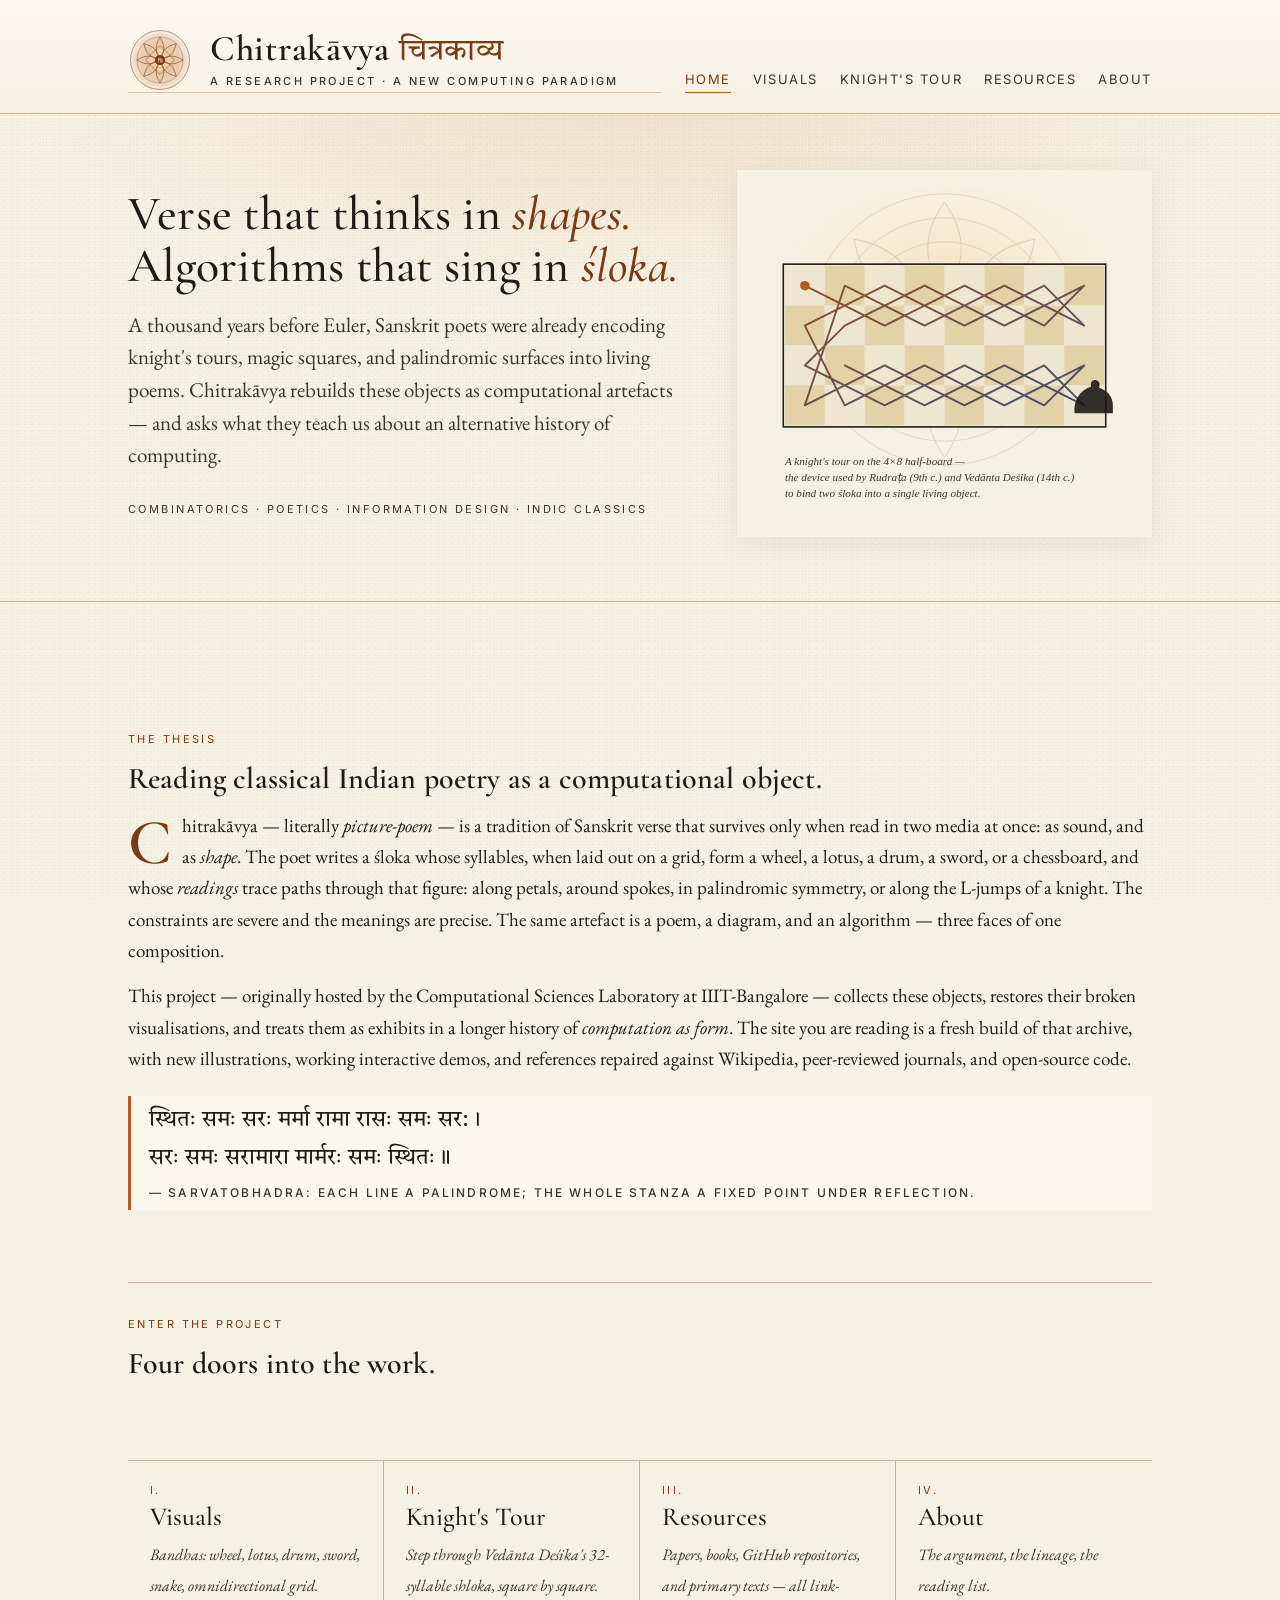
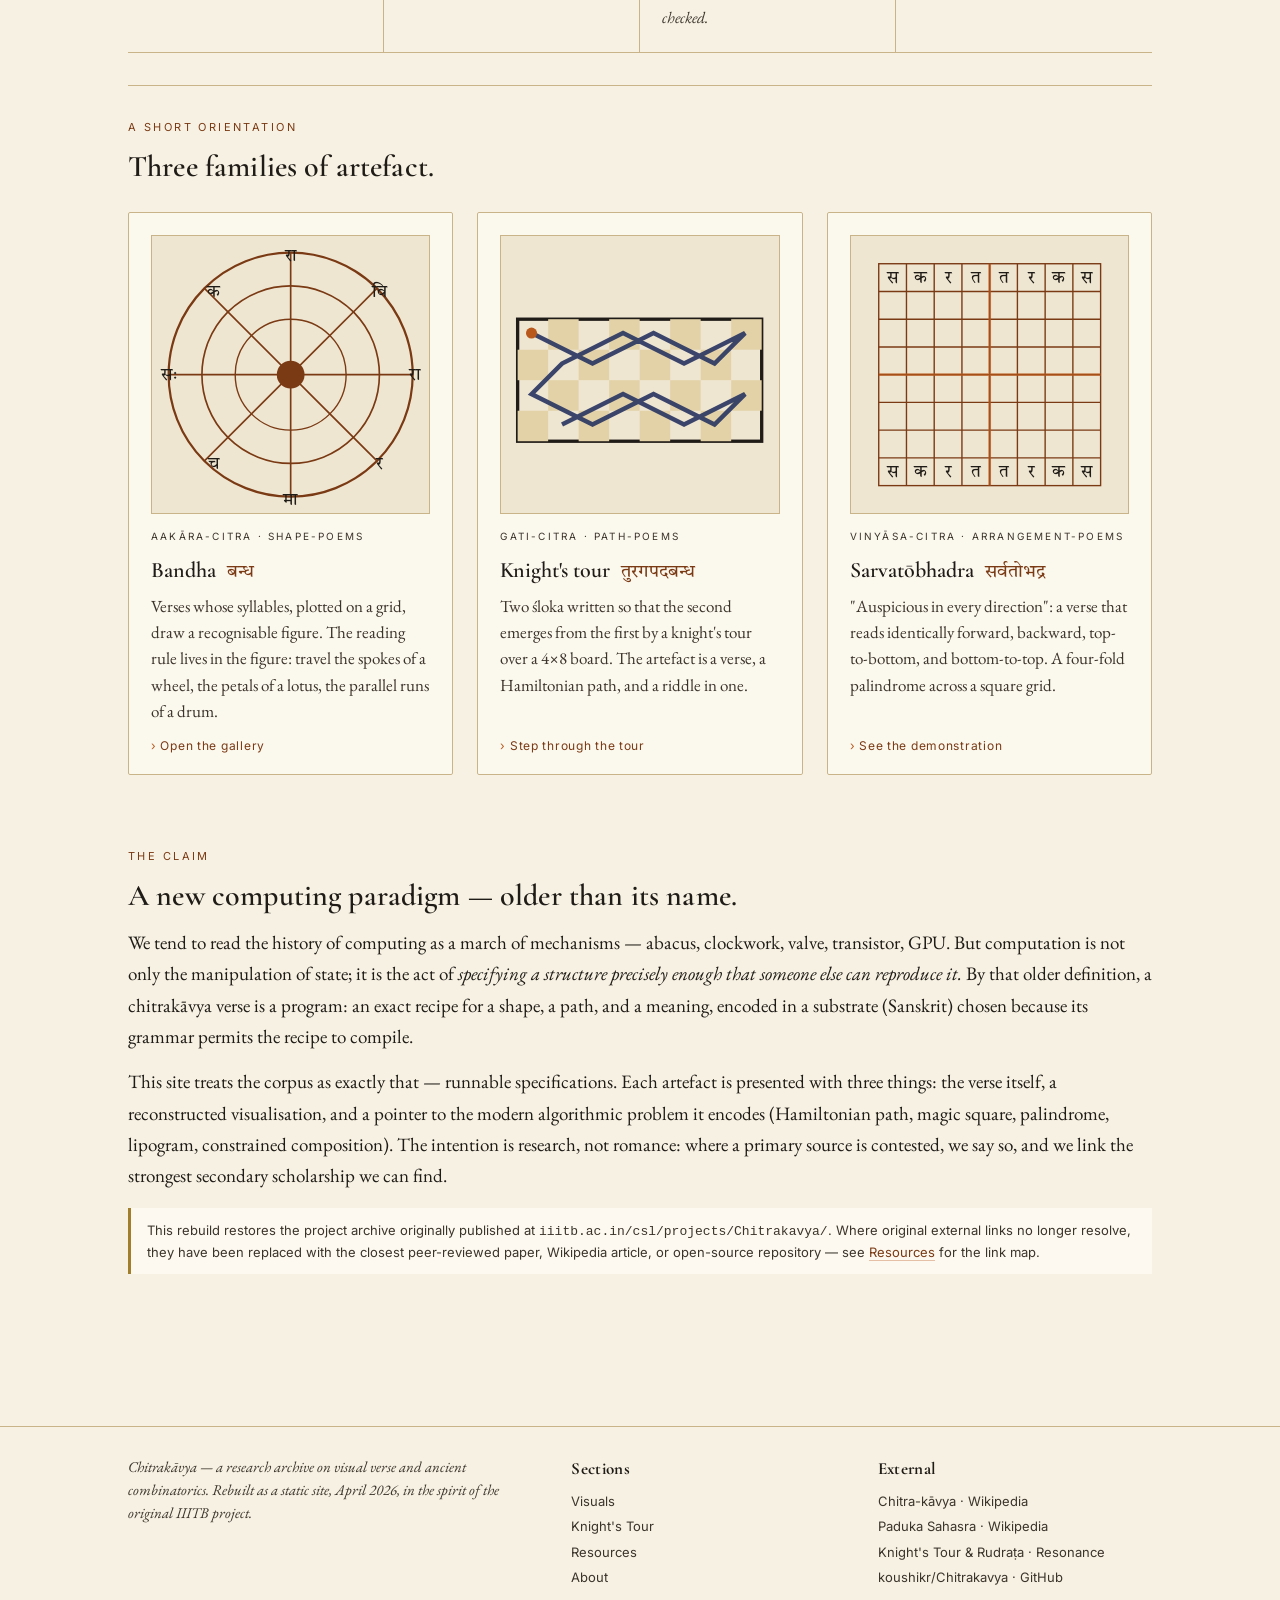
==== index.html @ 6f0e459f "Initial commit: Chitrakavya research archive Static HTML/CSS site exploring Sanskrit visual poetry (" ====
<!DOCTYPE html>
<html lang="en">
<head>
  <meta charset="utf-8" />
  <meta name="viewport" content="width=device-width, initial-scale=1" />
  <title>Chitrakāvya — A New Computing Paradigm</title>
  <meta name="description" content="Chitrakāvya: a research project at the seam of Sanskrit poetics and combinatorial mathematics — visual verse, knight's tours, palindromic shlokas, and a new way of reading computation in Indian classics." />
  <link rel="stylesheet" href="assets/styles.css" />
  <link rel="icon" href="assets/seal.svg" type="image/svg+xml" />
</head>
<body>
  <header class="site-head">
    <div class="wrap">
      <a class="brand" href="index.html">
        <img class="seal" src="assets/seal.svg" alt="Chitrakāvya seal" />
        <div>
          <h1>Chitrakāvya <span class="skt">चित्रकाव्य</span></h1>
          <small>A research project · A new computing paradigm</small>
        </div>
      </a>
      <nav class="site-nav" aria-label="Primary">
        <a href="index.html" class="active">Home</a>
        <a href="visuals.html">Visuals</a>
        <a href="knights-tour.html">Knight's Tour</a>
        <a href="resources.html">Resources</a>
        <a href="about.html">About</a>
      </nav>
    </div>
  </header>

  <section class="hero">
    <div class="wrap">
      <div>
        <h2>Verse that thinks in <em>shapes.</em><br/>Algorithms that sing in <em>śloka.</em></h2>
        <p class="lede">
          A thousand years before Euler, Sanskrit poets were already encoding
          knight's tours, magic squares, and palindromic surfaces into living poems.
          Chitrakāvya rebuilds these objects as computational artefacts —
          and asks what they teach us about an alternative history of computing.
        </p>
        <p class="meta">Combinatorics · Poetics · Information design · Indic classics</p>
      </div>
      <img class="hero-art" src="assets/hero.svg" alt="A knight's tour over a 4×8 board, the form Vedānta Deśika and Rudraṭa used to bind two verses." />
    </div>
  </section>

  <main class="wrap">

    <section>
      <p class="kicker">The thesis</p>
      <h3>Reading classical Indian poetry as a computational object.</h3>
      <p class="dropcap">
        Chitrakāvya — literally <em>picture-poem</em> — is a tradition of Sanskrit verse
        that survives only when read in two media at once: as sound, and as <em>shape</em>.
        The poet writes a śloka whose syllables, when laid out on a grid, form a wheel,
        a lotus, a drum, a sword, or a chessboard, and whose <em>readings</em> trace
        paths through that figure: along petals, around spokes, in palindromic
        symmetry, or along the L-jumps of a knight. The constraints are severe and
        the meanings are precise. The same artefact is a poem, a diagram, and an
        algorithm — three faces of one composition.
      </p>
      <p>
        This project — originally hosted by the Computational Sciences Laboratory at
        IIIT-Bangalore — collects these objects, restores their broken visualisations,
        and treats them as exhibits in a longer history of <em>computation as form</em>.
        The site you are reading is a fresh build of that archive, with new
        illustrations, working interactive demos, and references repaired against
        Wikipedia, peer-reviewed journals, and open-source code.
      </p>

      <blockquote class="skt">
        स्थितः समः सरः मर्मा रामा रासः समः सर: ।<br/>
        सरः समः सरामारा मार्मरः समः स्थितः ॥
        <small>— Sarvatobhadra: each line a palindrome; the whole stanza a fixed point under reflection.</small>
      </blockquote>
    </section>

    <hr class="rule"/>

    <section>
      <p class="kicker">Enter the project</p>
      <h3>Four doors into the work.</h3>
    </section>

    <div class="entry-grid" role="navigation" aria-label="Project entries">
      <a href="visuals.html">
        <div class="num">I.</div>
        <span class="ttl">Visuals</span>
        <span class="sub">Bandhas: wheel, lotus, drum, sword, snake, omnidirectional grid.</span>
      </a>
      <a href="knights-tour.html">
        <div class="num">II.</div>
        <span class="ttl">Knight's Tour</span>
        <span class="sub">Step through Vedānta Deśika's 32-syllable shloka, square by square.</span>
      </a>
      <a href="resources.html">
        <div class="num">III.</div>
        <span class="ttl">Resources</span>
        <span class="sub">Papers, books, GitHub repositories, and primary texts — all link-checked.</span>
      </a>
      <a href="about.html">
        <div class="num">IV.</div>
        <span class="ttl">About</span>
        <span class="sub">The argument, the lineage, the reading list.</span>
      </a>
    </div>

    <hr class="rule"/>

    <section>
      <p class="kicker">A short orientation</p>
      <h3>Three families of artefact.</h3>

      <div class="grid three" style="margin-top:20px">

        <article class="card">
          <div class="art">
            <!-- chakra bandha -->
            <svg viewBox="0 0 100 100">
              <circle cx="50" cy="50" r="44" fill="none" stroke="#7a3a14" stroke-width="0.8"/>
              <circle cx="50" cy="50" r="32" fill="none" stroke="#7a3a14" stroke-width="0.6"/>
              <circle cx="50" cy="50" r="20" fill="none" stroke="#7a3a14" stroke-width="0.5"/>
              <g stroke="#7a3a14" stroke-width="0.6">
                <line x1="50" y1="6" x2="50" y2="94"/>
                <line x1="6" y1="50" x2="94" y2="50"/>
                <line x1="19" y1="19" x2="81" y2="81"/>
                <line x1="81" y1="19" x2="19" y2="81"/>
              </g>
              <g font-family="Tiro Devanagari Sanskrit, serif" font-size="6" fill="#1f1b16" text-anchor="middle">
                <text x="50" y="9">रा</text><text x="50" y="97">मा</text>
                <text x="6" y="52">सः</text><text x="95" y="52">रा</text>
                <text x="22" y="22">क</text><text x="82" y="22">वि</text>
                <text x="22" y="84">च</text><text x="82" y="84">र</text>
              </g>
              <circle cx="50" cy="50" r="5" fill="#7a3a14"/>
            </svg>
          </div>
          <span class="tag">Aakāra-citra · shape-poems</span>
          <h4>Bandha <span class="skt">बन्ध</span></h4>
          <p>Verses whose syllables, plotted on a grid, draw a recognisable figure. The reading rule lives in the figure: travel the spokes of a wheel, the petals of a lotus, the parallel runs of a drum.</p>
          <div class="links"><a href="visuals.html">Open the gallery</a></div>
        </article>

        <article class="card">
          <div class="art">
            <!-- knight on half board -->
            <svg viewBox="0 0 100 100">
              <g>
                <rect x="6" y="30" width="88" height="44" fill="#efe6d2" stroke="#1f1b16" stroke-width="1.2"/>
                <g fill="#e3d2a8">
                  <rect x="17" y="30" width="11" height="11"/><rect x="39" y="30" width="11" height="11"/><rect x="61" y="30" width="11" height="11"/><rect x="83" y="30" width="11" height="11"/>
                  <rect x="6" y="41" width="11" height="11"/><rect x="28" y="41" width="11" height="11"/><rect x="50" y="41" width="11" height="11"/><rect x="72" y="41" width="11" height="11"/>
                  <rect x="17" y="52" width="11" height="11"/><rect x="39" y="52" width="11" height="11"/><rect x="61" y="52" width="11" height="11"/><rect x="83" y="52" width="11" height="11"/>
                  <rect x="6" y="63" width="11" height="11"/><rect x="28" y="63" width="11" height="11"/><rect x="50" y="63" width="11" height="11"/><rect x="72" y="63" width="11" height="11"/>
                </g>
                <polyline points="11,35 33,46 55,35 77,46 88,35 66,46 44,35 22,46 11,57 33,68 55,57 77,68 88,57 66,68 44,57 22,68"
                  fill="none" stroke="#283561" stroke-width="1.6" opacity="0.9"/>
                <circle cx="11" cy="35" r="2" fill="#b8581c"/>
              </g>
            </svg>
          </div>
          <span class="tag">Gati-citra · path-poems</span>
          <h4>Knight's tour <span class="skt">तुरगपदबन्ध</span></h4>
          <p>Two śloka written so that the second emerges from the first by a knight's tour over a 4×8 board. The artefact is a verse, a Hamiltonian path, and a riddle in one.</p>
          <div class="links"><a href="knights-tour.html">Step through the tour</a></div>
        </article>

        <article class="card">
          <div class="art">
            <!-- sarvatobhadra grid -->
            <svg viewBox="0 0 100 100">
              <g stroke="#7a3a14" stroke-width="0.5" fill="none">
                <rect x="10" y="10" width="80" height="80"/>
                <line x1="20" y1="10" x2="20" y2="90"/><line x1="30" y1="10" x2="30" y2="90"/>
                <line x1="40" y1="10" x2="40" y2="90"/><line x1="50" y1="10" x2="50" y2="90"/>
                <line x1="60" y1="10" x2="60" y2="90"/><line x1="70" y1="10" x2="70" y2="90"/>
                <line x1="80" y1="10" x2="80" y2="90"/>
                <line x1="10" y1="20" x2="90" y2="20"/><line x1="10" y1="30" x2="90" y2="30"/>
                <line x1="10" y1="40" x2="90" y2="40"/><line x1="10" y1="50" x2="90" y2="50"/>
                <line x1="10" y1="60" x2="90" y2="60"/><line x1="10" y1="70" x2="90" y2="70"/>
                <line x1="10" y1="80" x2="90" y2="80"/>
              </g>
              <g font-family="Tiro Devanagari Sanskrit, serif" font-size="6" fill="#1f1b16" text-anchor="middle">
                <text x="15" y="17">स</text><text x="25" y="17">क</text><text x="35" y="17">र</text><text x="45" y="17">त</text>
                <text x="55" y="17">त</text><text x="65" y="17">र</text><text x="75" y="17">क</text><text x="85" y="17">स</text>
                <text x="15" y="87">स</text><text x="25" y="87">क</text><text x="35" y="87">र</text><text x="45" y="87">त</text>
                <text x="55" y="87">त</text><text x="65" y="87">र</text><text x="75" y="87">क</text><text x="85" y="87">स</text>
              </g>
              <g stroke="#b8581c" stroke-width="1" fill="none" opacity="0.7">
                <path d="M10,50 L 90,50"/><path d="M50,10 L 50,90"/>
              </g>
            </svg>
          </div>
          <span class="tag">Vinyāsa-citra · arrangement-poems</span>
          <h4>Sarvatōbhadra <span class="skt">सर्वतोभद्र</span></h4>
          <p>"Auspicious in every direction": a verse that reads identically forward, backward, top-to-bottom, and bottom-to-top. A four-fold palindrome across a square grid.</p>
          <div class="links"><a href="visuals.html#sarvatobhadra">See the demonstration</a></div>
        </article>

      </div>
    </section>

    <section>
      <p class="kicker">The claim</p>
      <h3>A new computing paradigm — older than its name.</h3>
      <p>
        We tend to read the history of computing as a march of mechanisms — abacus,
        clockwork, valve, transistor, GPU. But computation is not only the manipulation
        of state; it is the act of <em>specifying a structure precisely enough that
        someone else can reproduce it.</em> By that older definition, a chitrakāvya
        verse is a program: an exact recipe for a shape, a path, and a meaning,
        encoded in a substrate (Sanskrit) chosen because its grammar permits the
        recipe to compile.
      </p>
      <p>
        This site treats the corpus as exactly that — runnable specifications.
        Each artefact is presented with three things: the verse itself, a
        reconstructed visualisation, and a pointer to the modern algorithmic problem
        it encodes (Hamiltonian path, magic square, palindrome, lipogram, constrained
        composition). The intention is research, not romance: where a primary
        source is contested, we say so, and we link the strongest secondary
        scholarship we can find.
      </p>
      <div class="note">
        This rebuild restores the project archive originally published at
        <code>iiitb.ac.in/csl/projects/Chitrakavya/</code>. Where original
        external links no longer resolve, they have been replaced with the closest
        peer-reviewed paper, Wikipedia article, or open-source repository — see
        <a href="resources.html">Resources</a> for the link map.
      </div>
    </section>

  </main>

  <footer class="site-foot">
    <div class="wrap">
      <div class="colophon">
        Chitrakāvya — a research archive on visual verse and ancient
        combinatorics. Rebuilt as a static site, April 2026, in the spirit of the
        original IIITB project.
      </div>
      <div>
        <h5>Sections</h5>
        <ul>
          <li><a href="visuals.html">Visuals</a></li>
          <li><a href="knights-tour.html">Knight's Tour</a></li>
          <li><a href="resources.html">Resources</a></li>
          <li><a href="about.html">About</a></li>
        </ul>
      </div>
      <div>
        <h5>External</h5>
        <ul>
          <li><a href="https://en.wikipedia.org/wiki/Chitra-kavya">Chitra-kāvya · Wikipedia</a></li>
          <li><a href="https://en.wikipedia.org/wiki/Paduka_Sahasra">Paduka Sahasra · Wikipedia</a></li>
          <li><a href="https://link.springer.com/article/10.1007/s12045-020-1026-7">Knight's Tour &amp; Rudraṭa · Resonance</a></li>
          <li><a href="https://github.com/koushikr/Chitrakavya">koushikr/Chitrakavya · GitHub</a></li>
        </ul>
      </div>
    </div>
  </footer>
</body>
</html>
---- assets/styles.css ----
/* =========================================================
   Chitrakāvya — Research Project (rebuilt landing site)
   A new computing paradigm at the seam of Sanskrit poetics
   and combinatorial mathematics.
   Research-paper aesthetic, single shared stylesheet.
   ========================================================= */

@import url('https://fonts.googleapis.com/css2?family=Cormorant+Garamond:ital,wght@0,400;0,500;0,600;0,700;1,400&family=EB+Garamond:ital,wght@0,400;0,500;0,600;1,400&family=Inter:wght@400;500;600&family=Tiro+Devanagari+Sanskrit:ital@0;1&display=swap');

:root {
  --paper:        #f7f1e3;
  --paper-2:      #efe6d2;
  --ink:          #1f1b16;
  --ink-soft:     #3b342b;
  --rule:         #c9b48a;
  --saffron:      #b8581c;
  --saffron-dk:   #7a3a14;
  --indigo:       #283561;
  --moss:         #4f6b3a;
  --gold:         #a07e2a;
  --max:          1080px;
}

* { box-sizing: border-box; }

html, body {
  margin: 0;
  padding: 0;
  background: var(--paper);
  color: var(--ink);
  font-family: 'EB Garamond', 'Cormorant Garamond', Georgia, serif;
  font-size: 19px;
  line-height: 1.65;
  -webkit-font-smoothing: antialiased;
  text-rendering: optimizeLegibility;
}

/* subtle paper texture */
body::before {
  content: "";
  position: fixed;
  inset: 0;
  pointer-events: none;
  background-image:
    radial-gradient(rgba(40,30,15,0.04) 1px, transparent 1px),
    radial-gradient(rgba(40,30,15,0.03) 1px, transparent 1px);
  background-size: 3px 3px, 7px 7px;
  background-position: 0 0, 1px 1px;
  z-index: 0;
}

main, header, footer, nav { position: relative; z-index: 1; }

/* ---------------- header ---------------- */
.site-head {
  border-bottom: 1px solid var(--rule);
  background:
    linear-gradient(180deg, rgba(255,253,247,0.6), rgba(247,241,227,0.0)),
    var(--paper);
}
.site-head .wrap {
  max-width: var(--max);
  margin: 0 auto;
  padding: 28px 28px 20px;
  display: grid;
  grid-template-columns: 1fr auto;
  align-items: end;
  gap: 24px;
}
.brand {
  display: flex;
  align-items: center;
  gap: 18px;
  text-decoration: none;
  color: var(--ink);
}
.brand .seal { width: 64px; height: 64px; flex: none; }
.brand h1 {
  font-family: 'Cormorant Garamond', serif;
  font-weight: 600;
  font-size: 36px;
  line-height: 1.05;
  letter-spacing: 0.02em;
  margin: 0;
}
.brand .skt {
  font-family: 'Tiro Devanagari Sanskrit', serif;
  font-weight: 400;
  font-size: 30px;
  color: var(--saffron-dk);
  letter-spacing: 0.01em;
}
.brand small {
  display: block;
  font-family: 'Inter', sans-serif;
  font-weight: 500;
  font-size: 11px;
  letter-spacing: 0.22em;
  text-transform: uppercase;
  color: var(--ink-soft);
  margin-top: 4px;
}

.site-nav {
  display: flex;
  gap: 22px;
  align-items: center;
  font-family: 'Inter', sans-serif;
  font-size: 13px;
  letter-spacing: 0.12em;
  text-transform: uppercase;
}
.site-nav a {
  color: var(--ink-soft);
  text-decoration: none;
  border-bottom: 1px solid transparent;
  padding-bottom: 2px;
  transition: color .15s, border-color .15s;
}
.site-nav a:hover, .site-nav a.active {
  color: var(--saffron-dk);
  border-bottom-color: var(--saffron);
}

/* ---------------- hero band ---------------- */
.hero {
  border-bottom: 1px solid var(--rule);
  background:
    radial-gradient(ellipse 80% 60% at 50% 0%, rgba(184,88,28,0.10), transparent 60%),
    var(--paper);
  padding: 56px 0 64px;
}
.hero .wrap {
  max-width: var(--max);
  margin: 0 auto;
  padding: 0 28px;
  display: grid;
  grid-template-columns: 1.15fr 0.85fr;
  gap: 48px;
  align-items: center;
}
.hero h2 {
  font-family: 'Cormorant Garamond', serif;
  font-weight: 500;
  font-size: 48px;
  line-height: 1.08;
  letter-spacing: 0.005em;
  margin: 0 0 16px;
}
.hero h2 em {
  font-style: italic;
  color: var(--saffron-dk);
}
.hero p.lede {
  font-size: 21px;
  line-height: 1.55;
  color: var(--ink-soft);
  margin: 0 0 24px;
  max-width: 56ch;
}
.hero .meta {
  font-family: 'Inter', sans-serif;
  font-size: 11px;
  letter-spacing: 0.22em;
  text-transform: uppercase;
  color: var(--ink-soft);
  margin: 28px 0 0;
}
.hero-art {
  width: 100%;
  height: auto;
  filter: drop-shadow(0 6px 14px rgba(40,30,15,0.08));
}

/* ---------------- general layout ---------------- */
main.wrap {
  max-width: var(--max);
  margin: 0 auto;
  padding: 56px 28px 80px;
}
section { margin-bottom: 72px; }
section h3 {
  font-family: 'Cormorant Garamond', serif;
  font-weight: 600;
  font-size: 30px;
  letter-spacing: 0.005em;
  margin: 0 0 6px;
}
section h3 .skt {
  font-family: 'Tiro Devanagari Sanskrit', serif;
  font-weight: 400;
  font-size: 24px;
  color: var(--saffron-dk);
  margin-left: 10px;
}
section .kicker {
  font-family: 'Inter', sans-serif;
  font-size: 11px;
  letter-spacing: 0.22em;
  text-transform: uppercase;
  color: var(--saffron-dk);
  margin: 0 0 6px;
}
section p { margin: 0 0 14px; }

a {
  color: var(--saffron-dk);
  text-decoration: none;
  border-bottom: 1px solid rgba(184,88,28,0.35);
  transition: border-color .15s;
}
a:hover { border-bottom-color: var(--saffron); }

/* dropcap for first paragraph of an article */
.dropcap::first-letter {
  font-family: 'Cormorant Garamond', serif;
  font-weight: 600;
  font-size: 64px;
  line-height: 0.85;
  float: left;
  padding: 6px 10px 0 0;
  color: var(--saffron-dk);
}

blockquote.skt {
  font-family: 'Tiro Devanagari Sanskrit', serif;
  font-size: 22px;
  line-height: 1.7;
  color: var(--ink);
  border-left: 3px solid var(--saffron);
  margin: 22px 0;
  padding: 6px 18px;
  background: rgba(255,253,247,0.5);
}
blockquote.skt small {
  display: block;
  font-family: 'Inter', sans-serif;
  font-size: 12px;
  font-weight: 500;
  letter-spacing: 0.18em;
  text-transform: uppercase;
  color: var(--ink-soft);
  margin-top: 6px;
}

/* ---------------- card grids ---------------- */
.grid {
  display: grid;
  gap: 24px;
}
.grid.three { grid-template-columns: repeat(3, 1fr); }
.grid.two   { grid-template-columns: repeat(2, 1fr); }
@media (max-width: 820px) {
  .grid.three, .grid.two { grid-template-columns: 1fr; }
  .hero .wrap { grid-template-columns: 1fr; }
  .site-head .wrap { grid-template-columns: 1fr; }
  .site-nav { flex-wrap: wrap; gap: 14px 18px; }
}

.card {
  background: rgba(255,253,247,0.55);
  border: 1px solid var(--rule);
  border-radius: 2px;
  padding: 22px 22px 18px;
  display: flex;
  flex-direction: column;
}
.card .art {
  width: 100%;
  aspect-ratio: 1 / 1;
  margin-bottom: 14px;
  background: var(--paper-2);
  border: 1px solid var(--rule);
  display: grid;
  place-items: center;
  overflow: hidden;
}
.card .art svg { width: 100%; height: 100%; display: block; }
.card h4 {
  font-family: 'Cormorant Garamond', serif;
  font-weight: 600;
  font-size: 22px;
  margin: 0 0 4px;
}
.card h4 .skt {
  font-family: 'Tiro Devanagari Sanskrit', serif;
  font-weight: 400;
  font-size: 18px;
  color: var(--saffron-dk);
  margin-left: 6px;
}
.card .tag {
  font-family: 'Inter', sans-serif;
  font-size: 10px;
  letter-spacing: 0.22em;
  text-transform: uppercase;
  color: var(--ink-soft);
  margin-bottom: 8px;
}
.card p { font-size: 17px; line-height: 1.55; margin: 0 0 12px; color: var(--ink-soft); }
.card .links {
  margin-top: auto;
  font-family: 'Inter', sans-serif;
  font-size: 12px;
  letter-spacing: 0.06em;
  display: flex;
  flex-wrap: wrap;
  gap: 12px;
}
.card .links a { border: none; }
.card .links a::before { content: "› "; color: var(--saffron); }

/* ---------------- index hero links ---------------- */
.entry-grid {
  display: grid;
  grid-template-columns: repeat(4, 1fr);
  gap: 0;
  border-top: 1px solid var(--rule);
  border-bottom: 1px solid var(--rule);
}
@media (max-width: 820px) { .entry-grid { grid-template-columns: 1fr 1fr; } }
@media (max-width: 480px) { .entry-grid { grid-template-columns: 1fr; } }
.entry-grid a {
  display: block;
  padding: 20px 22px;
  border-right: 1px solid var(--rule);
  color: var(--ink);
  text-decoration: none;
  border-bottom: none;
  transition: background .15s;
}
.entry-grid a:last-child { border-right: none; }
.entry-grid a:hover { background: rgba(184,88,28,0.06); }
.entry-grid .num {
  font-family: 'Inter', sans-serif;
  font-size: 11px;
  letter-spacing: 0.22em;
  color: var(--saffron-dk);
}
.entry-grid .ttl {
  display: block;
  font-family: 'Cormorant Garamond', serif;
  font-size: 26px;
  font-weight: 500;
  line-height: 1.1;
  margin: 4px 0 6px;
}
.entry-grid .sub {
  font-family: 'EB Garamond', serif;
  font-style: italic;
  color: var(--ink-soft);
  font-size: 16px;
}

/* ---------------- small utilities ---------------- */
hr.rule {
  border: 0;
  border-top: 1px solid var(--rule);
  margin: 32px 0;
}
.note {
  font-family: 'Inter', sans-serif;
  font-size: 13px;
  color: var(--ink-soft);
  background: rgba(255,253,247,0.7);
  border-left: 3px solid var(--gold);
  padding: 12px 16px;
  margin: 16px 0;
  line-height: 1.55;
}

/* ---------------- footer ---------------- */
footer.site-foot {
  border-top: 1px solid var(--rule);
  background: var(--paper);
}
footer.site-foot .wrap {
  max-width: var(--max);
  margin: 0 auto;
  padding: 28px;
  display: grid;
  grid-template-columns: 1.5fr 1fr 1fr;
  gap: 32px;
  font-family: 'Inter', sans-serif;
  font-size: 13px;
  color: var(--ink-soft);
}
@media (max-width: 820px) { footer.site-foot .wrap { grid-template-columns: 1fr; } }
footer.site-foot h5 {
  font-family: 'Cormorant Garamond', serif;
  font-size: 17px;
  letter-spacing: 0.02em;
  margin: 0 0 8px;
  color: var(--ink);
}
footer.site-foot ul { margin: 0; padding: 0; list-style: none; }
footer.site-foot li { margin-bottom: 4px; }
footer.site-foot a { color: var(--ink-soft); border: none; }
footer.site-foot a:hover { color: var(--saffron-dk); }
footer.site-foot .colophon {
  font-style: italic;
  font-family: 'EB Garamond', serif;
  font-size: 15px;
  line-height: 1.55;
}

/* ---------------- knight-tour interactive ---------------- */
.kt-wrap {
  display: grid;
  grid-template-columns: minmax(0,1fr) 320px;
  gap: 28px;
  align-items: start;
  margin-top: 16px;
}
@media (max-width: 820px) { .kt-wrap { grid-template-columns: 1fr; } }

.kt-board {
  display: grid;
  grid-template-columns: repeat(8, 1fr);
  aspect-ratio: 8 / 4;
  border: 2px solid var(--ink);
  background: var(--paper-2);
  user-select: none;
  font-family: 'Tiro Devanagari Sanskrit', serif;
}
.kt-cell {
  position: relative;
  display: grid;
  place-items: center;
  font-size: 22px;
  border-right: 1px solid var(--rule);
  border-bottom: 1px solid var(--rule);
  background: transparent;
  transition: background .25s;
}
.kt-cell.dark { background: rgba(184,88,28,0.10); }
.kt-cell.visited { background: rgba(40,53,97,0.18); color: var(--indigo); }
.kt-cell.current { background: var(--saffron); color: #fff8ec; }
.kt-cell .num {
  position: absolute;
  top: 3px; left: 5px;
  font-family: 'Inter', sans-serif;
  font-size: 10px;
  color: var(--ink-soft);
  opacity: 0.75;
}

.kt-controls {
  display: flex; flex-direction: column; gap: 14px;
  font-family: 'Inter', sans-serif;
}
.kt-controls h4 {
  font-family: 'Cormorant Garamond', serif;
  font-weight: 600;
  font-size: 22px;
  margin: 0;
}
.kt-controls .btn-row { display: flex; flex-wrap: wrap; gap: 8px; }
.kt-controls button {
  font-family: 'Inter', sans-serif;
  font-size: 12px;
  letter-spacing: 0.12em;
  text-transform: uppercase;
  background: var(--ink);
  color: var(--paper);
  border: 1px solid var(--ink);
  padding: 8px 14px;
  cursor: pointer;
  border-radius: 2px;
  transition: background .12s;
}
.kt-controls button.alt {
  background: transparent;
  color: var(--ink);
}
.kt-controls button:hover { background: var(--saffron-dk); border-color: var(--saffron-dk); color: var(--paper); }
.kt-controls .verses {
  border: 1px solid var(--rule);
  padding: 14px;
  background: rgba(255,253,247,0.7);
  font-family: 'Tiro Devanagari Sanskrit', serif;
  font-size: 17px;
  line-height: 1.7;
  color: var(--ink);
}
.kt-controls .verses small {
  display: block;
  font-family: 'Inter', sans-serif;
  font-size: 11px;
  letter-spacing: 0.18em;
  text-transform: uppercase;
  color: var(--ink-soft);
  margin: 0 0 6px;
}

/* ---------------- sarvatobhadra grid ---------------- */
.stb-grid {
  display: grid;
  grid-template-columns: repeat(8, 1fr);
  max-width: 480px;
  margin: 14px 0;
  border: 2px solid var(--ink);
  font-family: 'Tiro Devanagari Sanskrit', serif;
}
.stb-grid div {
  aspect-ratio: 1;
  display: grid; place-items: center;
  border-right: 1px solid var(--rule);
  border-bottom: 1px solid var(--rule);
  font-size: 18px;
  background: var(--paper-2);
}
.stb-grid div.hot { background: rgba(184,88,28,0.20); color: var(--saffron-dk); }

/* ---------------- references / resources ---------------- */
ol.refs, ul.refs {
  padding-left: 22px;
  margin: 8px 0 0;
}
ol.refs li, ul.refs li {
  margin-bottom: 10px;
  line-height: 1.55;
}

/* ---------------- knuth pair (English chitrakavya) ---------------- */
.knuth-pair {
  display: grid;
  grid-template-columns: 1fr 1fr;
  gap: 22px;
  margin: 18px 0;
}
@media (max-width: 820px) { .knuth-pair { grid-template-columns: 1fr; } }
.knuth-pair > div { min-width: 0; }
.knuth-label {
  font-family: 'Inter', sans-serif;
  font-size: 11px;
  letter-spacing: 0.18em;
  text-transform: uppercase;
  color: var(--saffron-dk);
  margin-bottom: 6px;
}
.knuth-grid {
  display: grid;
  grid-template-columns: repeat(8, 1fr);
  border: 2px solid var(--ink);
  background: var(--paper-2);
  font-family: 'EB Garamond', serif;
}
.knuth-grid > div {
  position: relative;
  aspect-ratio: 1.6 / 1;
  padding: 4px 2px;
  display: grid; place-items: center;
  font-size: 13px;
  border-right: 1px solid var(--rule);
  border-bottom: 1px solid var(--rule);
  text-align: center;
  line-height: 1.05;
  word-break: break-word;
  background: transparent;
  transition: background .25s;
}
.knuth-grid > div .num {
  position: absolute; top: 1px; left: 3px;
  font-family: 'Inter', sans-serif;
  font-size: 8px;
  color: var(--ink-soft);
  opacity: 0.55;
}
.knuth-grid > div.dark { background: rgba(184,88,28,0.08); }
.knuth-grid > div.visited { background: rgba(40,53,97,0.18); color: var(--indigo); }
.knuth-grid > div.current { background: var(--saffron); color: #fff8ec; }
.knuth-grid > div.match { background: rgba(79,107,58,0.22); color: var(--moss); font-weight: 600; }
.knuth-grid > div.jumping {
  animation: knightJump 220ms ease-out;
  z-index: 2;
}
@keyframes knightJump {
  0%   { transform: scale(1.00); box-shadow: 0 0 0 0 rgba(184,88,28,0.55); }
  35%  { transform: scale(1.18); box-shadow: 0 0 0 10px rgba(184,88,28,0.00); }
  100% { transform: scale(1.00); }
}

.knuth-controls {
  display: flex; flex-wrap: wrap; gap: 8px;
  align-items: center;
  font-family: 'Inter', sans-serif;
  margin-top: 10px;
}
.knuth-controls button {
  font-family: 'Inter', sans-serif;
  font-size: 12px;
  letter-spacing: 0.12em;
  text-transform: uppercase;
  background: var(--ink);
  color: var(--paper);
  border: 1px solid var(--ink);
  padding: 7px 12px;
  cursor: pointer;
  border-radius: 2px;
}
.knuth-controls button.alt {
  background: transparent; color: var(--ink);
}
.knuth-controls button:hover {
  background: var(--saffron-dk); border-color: var(--saffron-dk); color: var(--paper);
}
.knuth-controls .move {
  font-size: 12px; color: var(--ink-soft); margin-left: 6px;
}
.knuth-controls audio { height: 32px; }

.knuth-verse {
  background: rgba(255,253,247,0.7);
  border: 1px solid var(--rule);
  padding: 12px 14px;
  margin-top: 10px;
  font-family: 'EB Garamond', serif;
  font-size: 16px;
  line-height: 1.55;
}
.knuth-verse small {
  display: block;
  font-family: 'Inter', sans-serif;
  font-size: 11px; letter-spacing: 0.16em; text-transform: uppercase;
  color: var(--ink-soft); margin-bottom: 4px;
}

/* tiny helpers */
.row { display: flex; flex-wrap: wrap; gap: 14px; }
.pill {
  display: inline-block;
  font-family: 'Inter', sans-serif;
  font-size: 11px;
  letter-spacing: 0.16em;
  text-transform: uppercase;
  background: rgba(40,53,97,0.10);
  color: var(--indigo);
  padding: 3px 9px;
  border-radius: 2px;
}
.pill.saff { background: rgba(184,88,28,0.14); color: var(--saffron-dk); }
.pill.moss { background: rgba(79,107,58,0.15); color: var(--moss); }
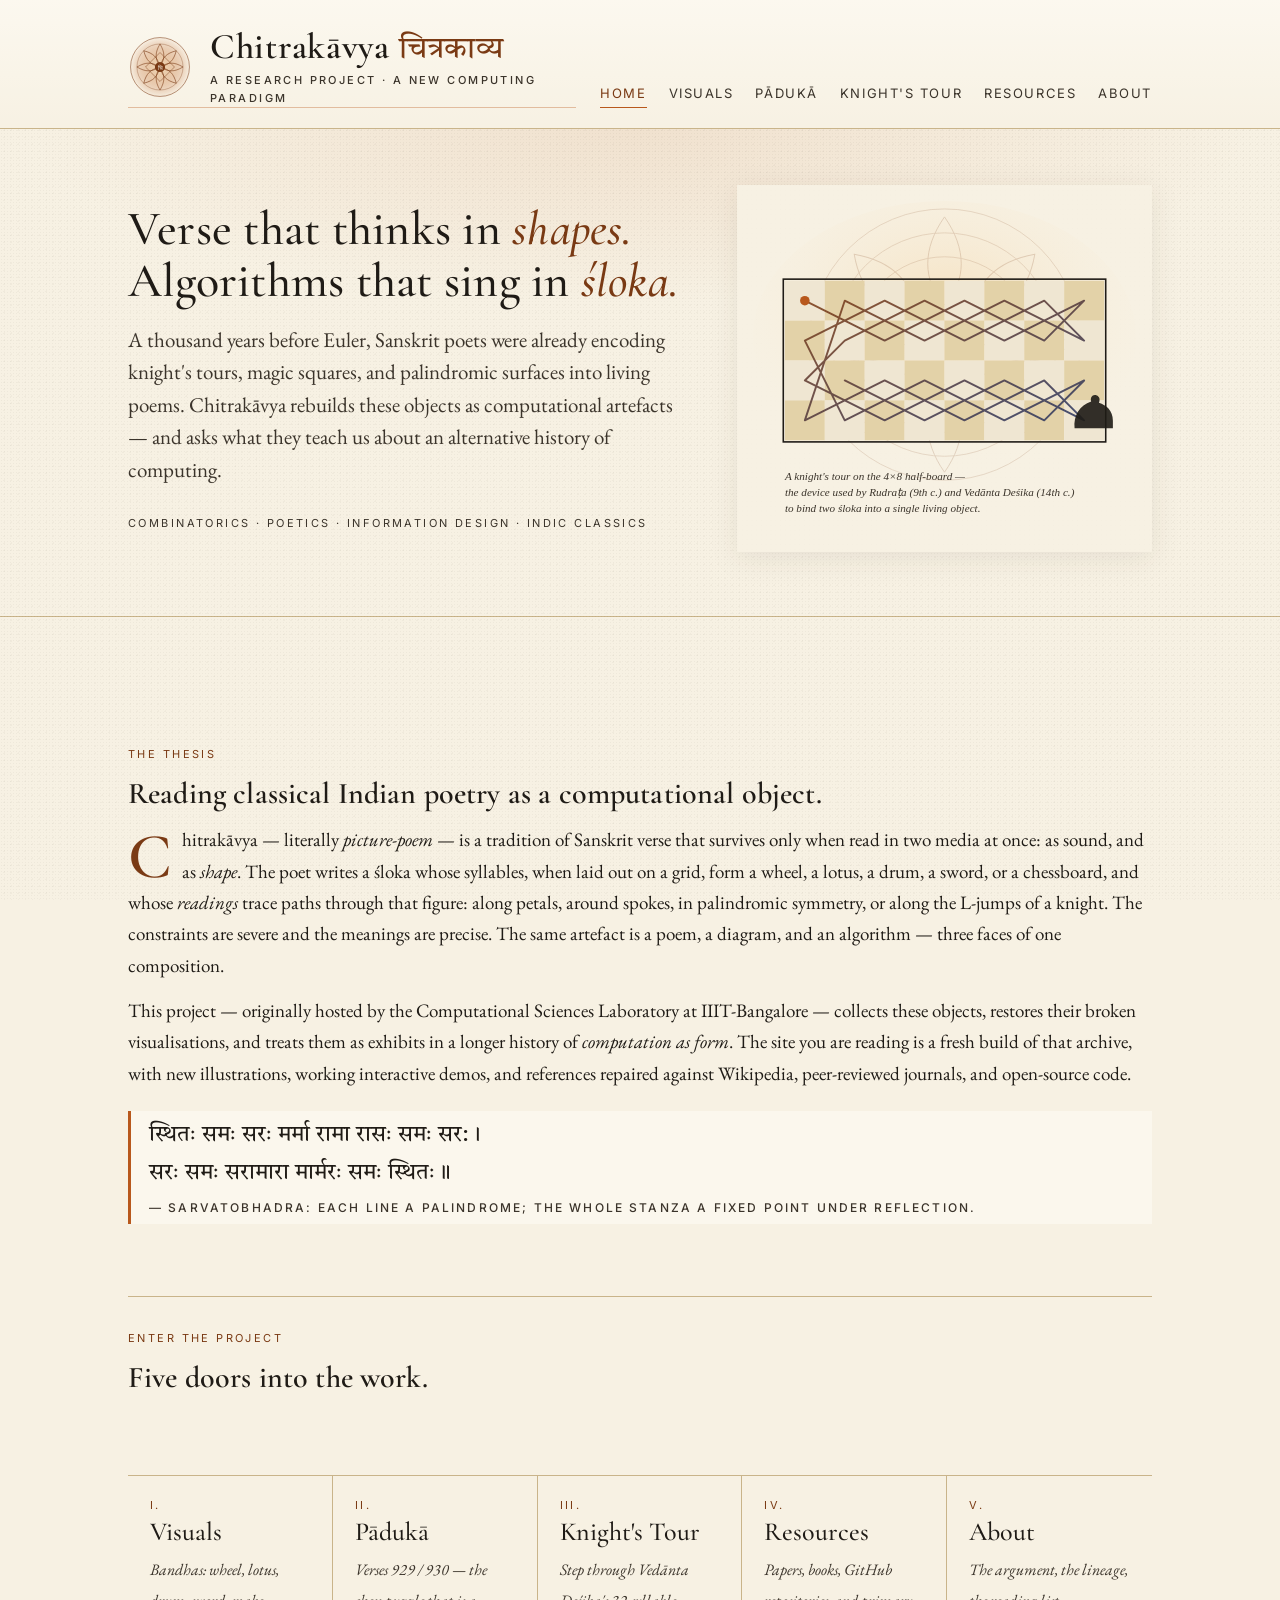
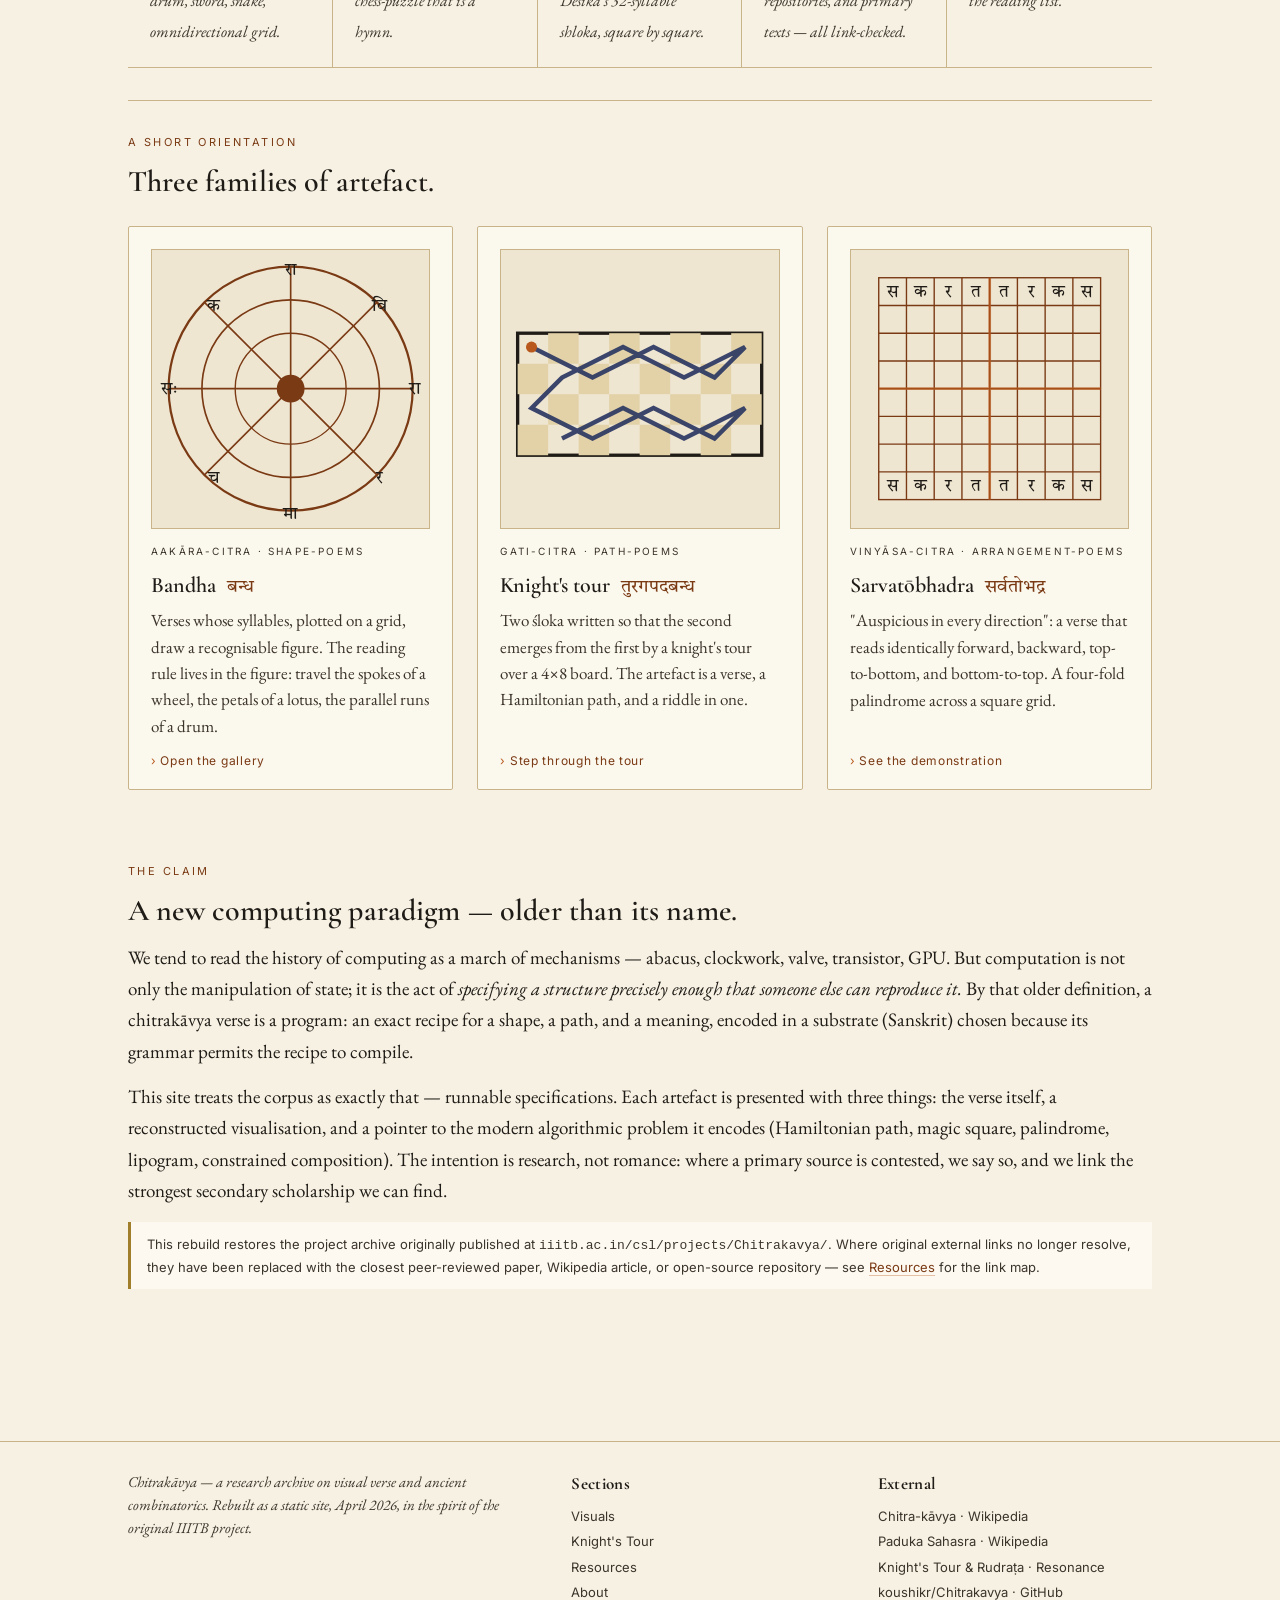
==== commit ed53085f: "Add Pādukā page and update navigation - New paduka.html: Pādukāsahasra and Haravijaya knight's tour " ====
--- a/index.html
+++ b/index.html
@@ -21,6 +21,7 @@
       <nav class="site-nav" aria-label="Primary">
         <a href="index.html" class="active">Home</a>
         <a href="visuals.html">Visuals</a>
+        <a href="paduka.html">Pādukā</a>
         <a href="knights-tour.html">Knight's Tour</a>
         <a href="resources.html">Resources</a>
         <a href="about.html">About</a>
@@ -79,27 +80,32 @@
 
     <section>
       <p class="kicker">Enter the project</p>
-      <h3>Four doors into the work.</h3>
-    </section>
-
-    <div class="entry-grid" role="navigation" aria-label="Project entries">
+      <h3>Five doors into the work.</h3>
+    </section>
+
+    <div class="entry-grid" role="navigation" aria-label="Project entries" style="grid-template-columns: repeat(5, 1fr)">
       <a href="visuals.html">
         <div class="num">I.</div>
         <span class="ttl">Visuals</span>
         <span class="sub">Bandhas: wheel, lotus, drum, sword, snake, omnidirectional grid.</span>
       </a>
+      <a href="paduka.html">
+        <div class="num">II.</div>
+        <span class="ttl">Pādukā</span>
+        <span class="sub">Verses 929 / 930 — the chess-puzzle that is a hymn.</span>
+      </a>
       <a href="knights-tour.html">
-        <div class="num">II.</div>
+        <div class="num">III.</div>
         <span class="ttl">Knight's Tour</span>
         <span class="sub">Step through Vedānta Deśika's 32-syllable shloka, square by square.</span>
       </a>
       <a href="resources.html">
-        <div class="num">III.</div>
+        <div class="num">IV.</div>
         <span class="ttl">Resources</span>
         <span class="sub">Papers, books, GitHub repositories, and primary texts — all link-checked.</span>
       </a>
       <a href="about.html">
-        <div class="num">IV.</div>
+        <div class="num">V.</div>
         <span class="ttl">About</span>
         <span class="sub">The argument, the lineage, the reading list.</span>
       </a>
